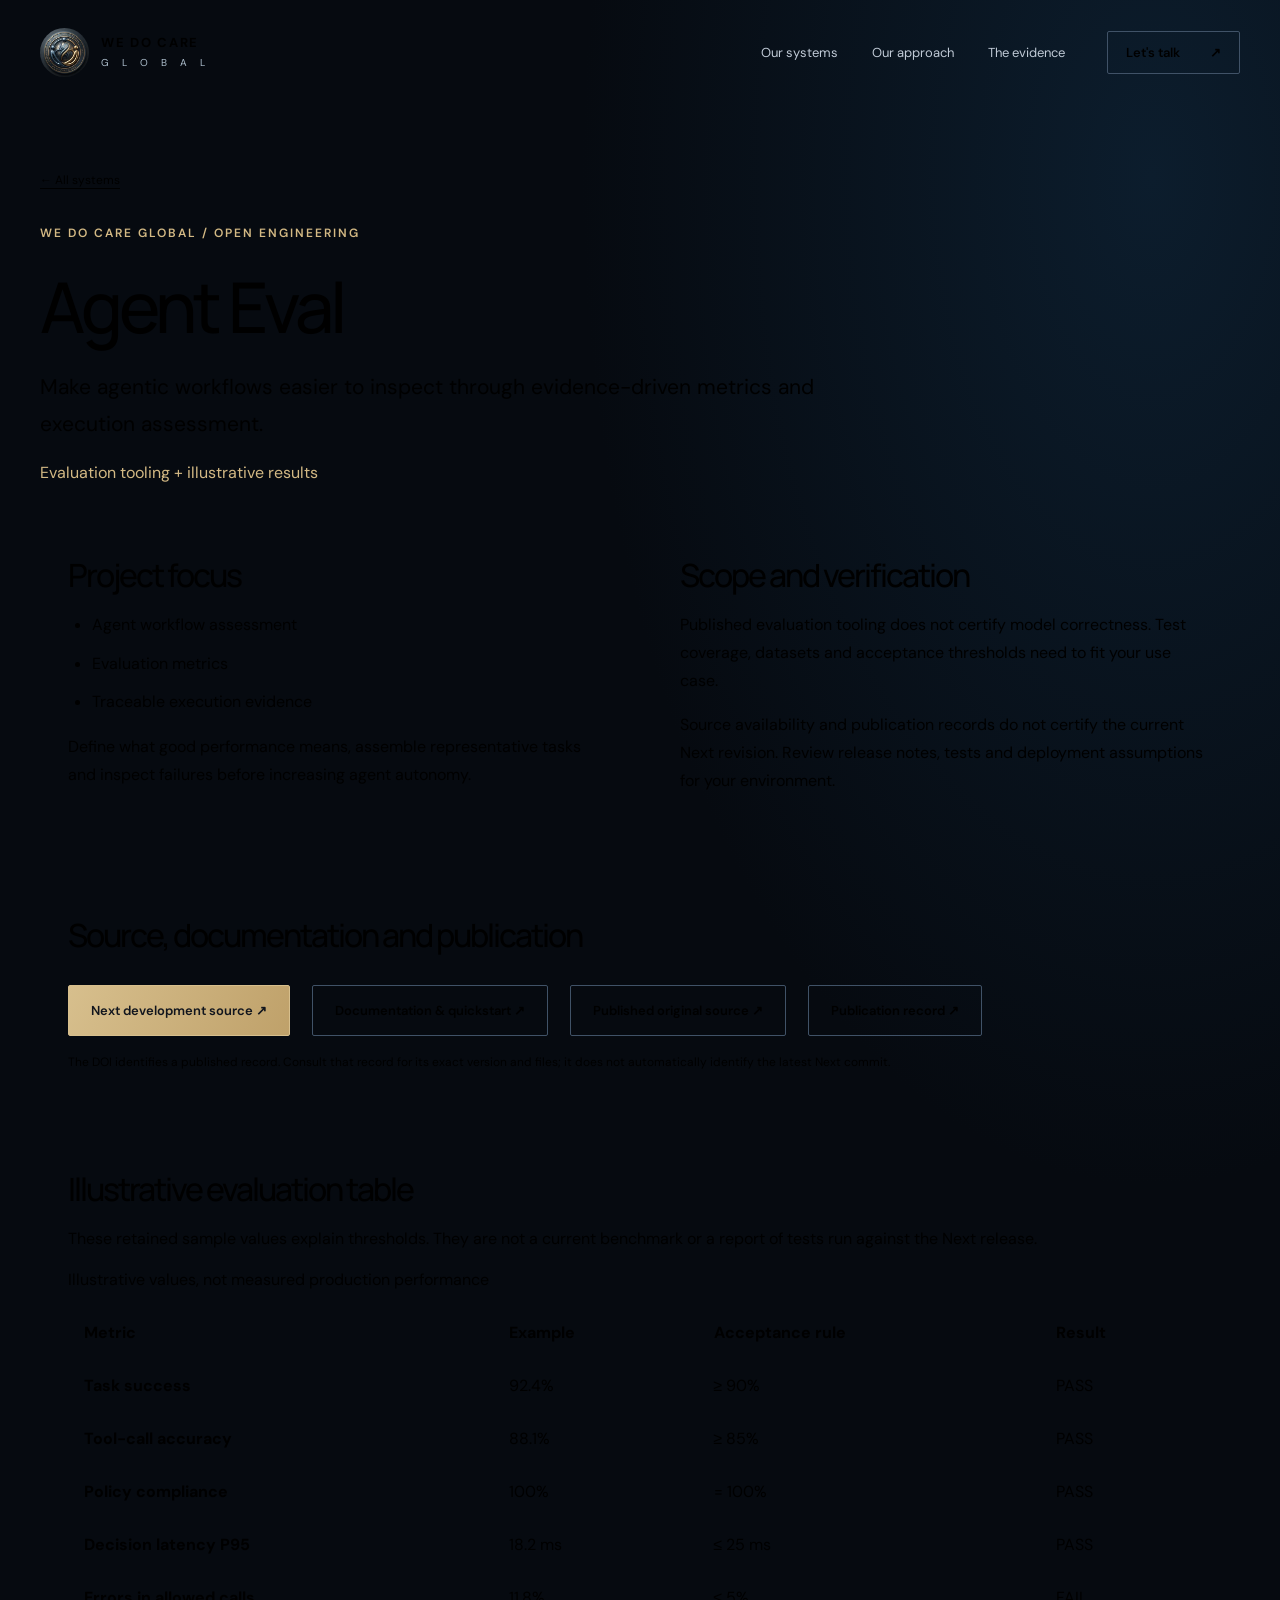
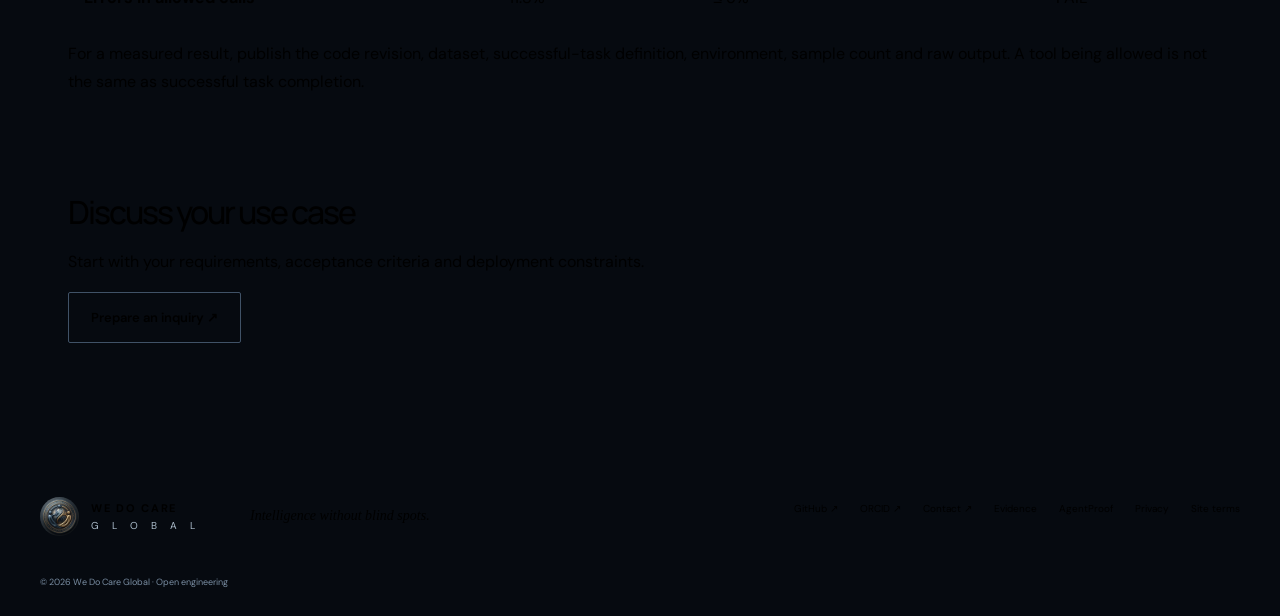
==== agent-eval.html @ 6ec7805b "fix(site): sync audited portfolio, evidence and accessible project pages" ====
<!doctype html><html lang="en"><head><meta charset="utf-8"><meta name="viewport" content="width=device-width,initial-scale=1"><meta name="theme-color" content="#060a10"><title>Agent Eval | We Do Care Global</title><meta name="description" content="Make agentic workflows easier to inspect through evidence-driven metrics and execution assessment."><link rel="canonical" href="https://wedocare-global.com/agent-eval.html"><link rel="icon" href="logo-small.webp"><link rel="stylesheet" href="style.css?v=4"><meta name="referrer" content="strict-origin-when-cross-origin"><meta http-equiv="Content-Security-Policy" content="default-src 'self'; script-src 'self'; style-src 'self'; img-src 'self' data:; font-src 'self'; media-src 'self'; connect-src 'self' https://wdcg-agentguard-api.emirperla96.workers.dev; object-src 'none'; base-uri 'self'; form-action 'none'"><meta property="og:type" content="website"><meta property="og:site_name" content="We Do Care Global"><meta property="og:title" content="Agent Eval | We Do Care Global"><meta property="og:description" content="Make agentic workflows easier to inspect through evidence-driven metrics and execution assessment."><meta property="og:url" content="https://wedocare-global.com/agent-eval.html"><meta property="og:image" content="https://wedocare-global.com/brand-poster.jpg"><meta property="og:image:alt" content="We Do Care Global infrastructure brand artwork"><meta name="twitter:card" content="summary_large_image"></head><body><a class="skip" href="#main">Skip to content</a><header><a class="brand" href="index.html#main" aria-label="We Do Care Global home"><img src="logo-small.webp" width="96" height="96" alt="We Do Care Global original logo"><span>WE DO CARE<span class="brand-sub">G L O B A L</span></span></a><nav id="main-nav" aria-label="Main navigation"><a href="index.html#systems">Our systems</a><a href="index.html#approach">Our approach</a><a href="index.html#proof">The evidence</a></nav><a class="button small" href="index.html#contact">Let's talk <span>↗</span></a><button class="menu" hidden aria-controls="main-nav" aria-label="Toggle navigation" aria-expanded="false">☰</button></header><main id="main" class="wrap project-page"><a class="text-link" href="index.html#systems">← All systems</a><div class="eyebrow gold">WE DO CARE GLOBAL / OPEN ENGINEERING</div><h1>Agent Eval</h1><p class="intro">Make agentic workflows easier to inspect through evidence-driven metrics and execution assessment.</p><p class="status-label">Evaluation tooling + illustrative results</p><div class="project-grid"><section class="panel"><h2>Project focus</h2><ul><li>Agent workflow assessment</li><li>Evaluation metrics</li><li>Traceable execution evidence</li></ul><p>Define what good performance means, assemble representative tasks and inspect failures before increasing agent autonomy.</p></section><section class="panel"><h2>Scope and verification</h2><p>Published evaluation tooling does not certify model correctness. Test coverage, datasets and acceptance thresholds need to fit your use case.</p><p>Source availability and publication records do not certify the current Next revision. Review release notes, tests and deployment assumptions for your environment.</p></section></div><section class="panel"><h2>Source, documentation and publication</h2><div class="actions"><a class="button primary" href="https://github.com/WeDoCareGlobal/agent-eval-next" target="_blank" rel="noopener noreferrer">Next development source ↗</a><a class="button" href="https://wedocareglobal.github.io/agent-eval-next/" target="_blank" rel="noopener noreferrer">Documentation &amp; quickstart ↗</a><a class="button" href="https://github.com/we-do-care-global/agent-eval" target="_blank" rel="noopener noreferrer">Published original source ↗</a><a class="button" href="https://doi.org/10.5281/zenodo.22945804" target="_blank" rel="noopener noreferrer">Publication record ↗</a></div><p class="scope-note">The DOI identifies a published record. Consult that record for its exact version and files; it does not automatically identify the latest Next commit.</p></section><section class="panel demo-panel"><h2>Illustrative evaluation table</h2><p>These retained sample values explain thresholds. They are not a current benchmark or a report of tests run against the Next release.</p><div class="table-scroll"><table><caption>Illustrative values, not measured production performance</caption><thead><tr><th>Metric</th><th>Example</th><th>Acceptance rule</th><th>Result</th></tr></thead><tbody><tr><th>Task success</th><td>92.4%</td><td>≥ 90%</td><td>PASS</td></tr><tr><th>Tool-call accuracy</th><td>88.1%</td><td>≥ 85%</td><td>PASS</td></tr><tr><th>Policy compliance</th><td>100%</td><td>= 100%</td><td>PASS</td></tr><tr><th>Decision latency P95</th><td>18.2 ms</td><td>≤ 25 ms</td><td>PASS</td></tr><tr><th>Errors in allowed calls</th><td>11.8%</td><td>≤ 5%</td><td>FAIL</td></tr></tbody></table></div><p>For a measured result, publish the code revision, dataset, successful-task definition, environment, sample count and raw output. A tool being allowed is not the same as successful task completion.</p></section><section class="panel"><h2>Discuss your use case</h2><p>Start with your requirements, acceptance criteria and deployment constraints.</p><a class="button" href="index.html#contact">Prepare an inquiry ↗</a></section></main><footer class="wrap"><a class="brand" href="index.html#main"><img src="logo-small.webp" width="96" height="96" alt=""><span>WE DO CARE<span class="brand-sub">G L O B A L</span></span></a><p>Intelligence without blind spots.</p><div><a href="https://github.com/WeDoCareGlobal" target="_blank" rel="noopener">GitHub ↗</a><a href="https://orcid.org/0009-0009-8515-2727" target="_blank" rel="noopener">ORCID ↗</a><a href="index.html#contact">Contact ↗</a><a href="evidence.html">Evidence</a><a href="agentproof.html">AgentProof</a><a href="privacy.html">Privacy</a><a href="terms.html">Site terms</a></div><small>© 2026 We Do Care Global · Open engineering</small></footer><script src="shared.js?v=4" defer></script><script src="project-demos.js?v=4" defer></script></body></html>
---- style.css ----
@font-face {
  font-family: 'DM Sans';
  font-style: normal;
  font-weight: 400;
  font-display: swap;
  src: url(fonts/dm-sans-400.woff) format('woff');
}
@font-face {
  font-family: 'DM Sans';
  font-style: normal;
  font-weight: 500;
  font-display: swap;
  src: url(fonts/dm-sans-500.woff) format('woff');
}
@font-face {
  font-family: 'DM Sans';
  font-style: normal;
  font-weight: 600;
  font-display: swap;
  src: url(fonts/dm-sans-600.woff) format('woff');
}
@font-face {
  font-family: 'DM Sans';
  font-style: normal;
  font-weight: 700;
  font-display: swap;
  src: url(fonts/dm-sans-700.woff) format('woff');
}
@font-face {
  font-family: 'Manrope';
  font-style: normal;
  font-weight: 400;
  font-display: swap;
  src: url(fonts/manrope-400.woff) format('woff');
}
@font-face {
  font-family: 'Manrope';
  font-style: normal;
  font-weight: 500;
  font-display: swap;
  src: url(fonts/manrope-500.woff) format('woff');
}
@font-face {
  font-family: 'Manrope';
  font-style: normal;
  font-weight: 600;
  font-display: swap;
  src: url(fonts/manrope-600.woff) format('woff');
}
@font-face {
  font-family: 'Manrope';
  font-style: normal;
  font-weight: 700;
  font-display: swap;
  src: url(fonts/manrope-700.woff) format('woff');
}
@font-face {
  font-family: 'Manrope';
  font-style: normal;
  font-weight: 800;
  font-display: swap;
  src: url(fonts/manrope-800.woff) format('woff');
}
500;600;700&family=Manrope:wght@400;500;600;700;800&display=swap');
:root{--bg:#060a10;--panel:#0c141e;--line:#24313f;--text:#f2f4f7;--muted:#a4b0bf;--mint:#55d4e3;--gold:#d3b984}*{box-sizing:border-box}html{scroll-behavior:smooth;scroll-padding-top:100px}body{margin:0;background:var(--bg);color:var(--text);font:16px 'DM Sans',Arial,sans-serif}button,input,select,textarea{font:inherit}button,a,input,select,textarea{-webkit-tap-highlight-color:transparent}a{color:inherit;text-decoration:none}button{cursor:pointer}a,button{transition:background .2s,color .2s,transform .2s}button:focus-visible,a:focus-visible,input:focus-visible,select:focus-visible,textarea:focus-visible{outline:2px solid var(--gold);outline-offset:5px}h1,h2,h3,p{margin:0}h1,h2,h3{font-family:Manrope,Arial,sans-serif}h1{font-size:clamp(46px,4.85vw,74px);font-weight:500;line-height:1.12;letter-spacing:-3.6px}em{font-family:Georgia,serif;font-weight:400;color:var(--mint)}h2{font-size:clamp(32px,3.25vw,48px);line-height:1.2;font-weight:500;letter-spacing:-2px}h3{font-weight:500;letter-spacing:-.6px}.wrap{max-width:1280px;margin:auto;padding-left:40px;padding-right:40px}.preview{background:#55d4e3;color:#092129;padding:8px 40px;text-align:center;font-size:10px;letter-spacing:1.3px;font-weight:700}.preview span{font-weight:400;letter-spacing:.2px;margin-left:20px}.preview a{margin-left:22px;font-size:11px;letter-spacing:0}header{height:100px;max-width:1360px;margin:auto;display:flex;align-items:center;padding:0 40px;gap:42px}.brand{display:flex;gap:12px;align-items:center;font-size:14px;letter-spacing:1.7px;font-weight:700;line-height:1.3}.brand img{width:43px;height:43px;object-fit:cover;border-radius:50%}.brand-sub{display:block;font-size:10px;font-weight:400;letter-spacing:5px;margin-top:4px}nav{display:flex;gap:34px;margin-left:auto;font-size:13px;color:#c0cad6}nav a:hover,.text-link:hover{color:var(--mint)}.button{display:inline-flex;align-items:center;justify-content:center;gap:30px;border:1px solid #405267;padding:16px 22px;border-radius:4px;font-size:13px;font-weight:600;background:transparent;color:var(--text)}.button:hover{background:#182a39;transform:translateY(-2px)}.button.primary{background:var(--mint);color:#05252c;border-color:var(--mint)}.button.primary:hover{background:#8be7ef}.button.small{padding:12px 18px}.menu{display:none}.hero{display:grid;grid-template-columns:1.15fr 1fr;align-items:center;gap:10px;min-height:640px;padding-top:50px;padding-bottom:75px}.eyebrow{font-size:10px;letter-spacing:2px;font-weight:600;margin-bottom:26px}.eyebrow i,.diagram-foot i{display:inline-block;width:6px;height:6px;border-radius:50%;background:var(--mint);margin-right:10px;box-shadow:0 0 14px #55d4e366}.gold{color:var(--gold)}.intro{font-size:21px;line-height:1.5;margin-top:28px}.muted{color:var(--muted);font-size:15px;line-height:1.8}.hero-description{max-width:420px;margin-top:14px}.actions{display:flex;align-items:center;gap:22px;margin-top:30px}.text-link{font-size:12px}.hero-note{display:flex;align-items:center;gap:10px;color:#7e91a7;font-size:10px;margin-top:30px}.mini-line{height:1px;width:22px;background:var(--gold)}.ecosystem{position:relative;min-width:0;background:radial-gradient(ellipse,#124c6833 0,transparent 70%)}.diagram-caption,.diagram-foot{display:flex;justify-content:space-between;color:#8399ad;font-size:9px;letter-spacing:1px}.diagram-caption{padding:0 10px 20px}.diagram-caption span:last-child{color:var(--gold)}.orbital{position:relative;aspect-ratio:1.12}.orbit{position:absolute;border:1px solid #3e799355;border-radius:50%;inset:10% 12%}.orbit-two{inset:23% 25%;border-style:dashed;transform:rotate(30deg)}.axis{height:1px;background:linear-gradient(90deg,transparent,#357c99,transparent);position:absolute;top:50%;left:7%;width:86%}.axis-b{transform:rotate(60deg)}.axis-c{transform:rotate(-60deg)}.core{position:absolute;top:50%;left:50%;transform:translate(-50%,-50%);width:132px;height:132px;border:1px solid #88c9de66;border-radius:50%;background:radial-gradient(circle at 40% 20%,#1e4962,#0c1b2c 65%);box-shadow:0 0 80px #38d6ff14,inset 0 0 30px #4ab6dd15;display:flex;flex-direction:column;align-items:center;justify-content:center;font-size:8px;letter-spacing:1.5px}.core-mark{font-family:Georgia;font-size:50px;line-height:1.1;color:var(--gold)}.core small{font-size:6px;letter-spacing:3px;margin-top:6px}.node{position:absolute;width:136px;min-height:75px;border:1px solid #2d4d60;background:linear-gradient(130deg,#142534,#0b1420);border-radius:6px;color:#e4edf5;font-size:11px;box-shadow:0 7px 24px #0003}.node:hover{background:#163347;border-color:var(--gold);transform:translateY(-4px)}.node>span{color:var(--gold);display:block;font-size:22px;line-height:1.4}.node small{display:block;font-size:6px;letter-spacing:1.8px;color:#849bb2;margin:6px}.n1{top:1%;left:calc(50% - 68px)}.n2{top:25%;right:0}.n3{bottom:12%;right:0}.n4{bottom:-3%;left:calc(50% - 68px)}.n5{bottom:12%;left:0}.n6{top:25%;left:0}.diagram-foot{padding:44px 8px 0;font-size:8px;letter-spacing:0}.proof-strip{border-top:1px solid var(--line);border-bottom:1px solid var(--line);display:flex;gap:40px;align-items:center;padding-top:28px;padding-bottom:28px}.proof-strip>div{display:flex;align-items:center;gap:18px;flex:1}.proof-strip strong{font:29px Georgia;color:var(--mint)}.proof-strip span{font-size:10px;line-height:1.7;color:var(--muted)}.proof-strip>a{font-size:11px}.proof-strip>a span{margin-left:20px}.systems,.finder,.evidence{padding-top:95px;padding-bottom:90px}.section-head{display:flex;justify-content:space-between;align-items:end;gap:35px;margin-bottom:36px}.section-head .eyebrow{margin-bottom:19px}.section-head>p{font-size:13px}.filters{display:flex;gap:8px;flex-wrap:wrap;border-bottom:1px solid var(--line);padding-bottom:20px;margin-bottom:26px}.filters button{color:var(--muted);font-size:11px;border:1px solid transparent;background:transparent;border-radius:3px;padding:10px 15px}.filters button.active{color:var(--text);background:#152b39;border-color:#2f566b}.filters span{margin-left:12px;color:var(--gold)}.cards{display:grid;grid-template-columns:repeat(3,1fr);gap:18px}.card{border:1px solid var(--line);background:linear-gradient(145deg,#101c29,#0a111b);padding:26px;position:relative;overflow:hidden;border-radius:5px;display:flex;flex-direction:column;min-height:335px;transition:border-color .2s,transform .2s}.card:hover{border-color:#6e9db3;transform:translateY(-4px)}.card-top{display:flex;justify-content:space-between;align-items:center;color:#8da3b7;font-size:9px;letter-spacing:1.5px}.glyph{width:56px;height:56px;margin:26px 0 23px;display:grid;place-items:center;color:var(--gold);font-size:35px;position:relative;border:1px solid #57a2c444;border-radius:14px;background:radial-gradient(at 30% 20%,#215d7d66,transparent)}.card h3{font-size:23px;margin-bottom:12px}.card p{font-size:12px;line-height:1.8;color:var(--muted);max-width:290px}.card-bottom{margin-top:auto;padding-top:26px;display:flex;align-items:center;justify-content:space-between}.card-bottom>span{font-size:8px;letter-spacing:1px;color:#849aad}.card button{background:none;border:0;color:var(--mint);font-size:11px;padding:6px 0}.scope-note{font-size:10px;color:#8598ab;line-height:1.6;margin-top:23px}.approach{border-top:1px solid var(--line);border-bottom:1px solid var(--line);background:#0a111b;padding:80px 0}.approach-grid{display:grid;grid-template-columns:1fr 1fr;gap:85px}.approach .muted{margin:24px 0 25px;font-size:13px}.principles article{display:flex;gap:22px;padding:24px 0;border-bottom:1px solid var(--line)}.principles article:first-child{padding-top:0}.principles article:last-child{border:0}.principles article>span{font-size:11px;color:var(--gold);padding-top:5px}.principles h3{font-size:20px}.principles p{font-size:12px;color:var(--muted);line-height:1.8;margin-top:9px}.principles b{font-weight:400;color:var(--gold)}.finder-layout{display:grid;grid-template-columns:1fr 1.3fr;border:1px solid var(--line);border-radius:5px;overflow:hidden}.choices{padding:20px;background:#0a121d}.choices button{display:flex;justify-content:space-between;width:100%;text-align:left;padding:19px;background:none;color:var(--muted);border:1px solid transparent;border-radius:3px;font-size:13px}.choices button.selected{background:#132c3c;border-color:#32738b;color:var(--text)}.recommendation{padding:34px 40px;background:radial-gradient(at top right,#174e6b66,transparent 80%),#0e1e2c}.recommendation .eyebrow{margin-bottom:18px}.recommendation h3{font-size:30px}.recommendation p{font-size:13px;line-height:1.8;color:var(--muted);margin:14px 0 22px;max-width:430px}.evidence{padding-top:10px}.evidence-grid{display:grid;grid-template-columns:repeat(3,1fr);gap:35px}.evidence-grid a{border-top:1px solid #3d546c;padding-top:24px}.evidence-grid a:hover{color:var(--mint)}.evidence-icon{display:block;font:30px Georgia;color:var(--gold);margin-bottom:28px}.evidence-grid .eyebrow{font-size:8px;color:var(--muted)}.evidence-grid h3{font-size:25px;margin:14px 0}.evidence-grid p{font-size:12px;line-height:1.8;color:var(--muted);max-width:310px;min-height:72px}.evidence-grid b{display:block;font-size:11px;font-weight:500;margin-top:22px;color:var(--mint)}.purpose{border-top:1px solid var(--line);border-bottom:1px solid var(--line);padding-top:45px;padding-bottom:45px;display:grid;grid-template-columns:1fr 1fr;gap:20px 80px}.purpose .eyebrow{grid-column:1/-1;margin-bottom:0}.purpose>p{font:36px/1.2 Manrope,Arial;letter-spacing:-1px}.purpose>div:last-child{color:var(--muted);font-size:13px;line-height:1.8}.pledge{display:block;color:var(--gold);margin-top:10px}.purpose small{font-size:9px;display:block;margin-top:5px}.contact{padding-top:95px;padding-bottom:90px;display:grid;grid-template-columns:1.1fr 1fr;gap:100px}.contact h2{font-size:53px}.contact .muted{margin:25px 0;font-size:14px;max-width:380px}.email{font-size:16px;color:var(--mint)}.location{font-size:10px;color:#8297ab;margin-top:24px}form{display:grid;grid-template-columns:1fr 1fr;gap:10px 18px}label{font-size:10px;color:#c3d0df;grid-column:1/-1}input,textarea,select{width:100%;grid-column:1/-1;background:#0d1824;color:var(--text);border:1px solid #304458;padding:12px 13px;border-radius:3px;font-size:12px;margin-bottom:5px}textarea{resize:vertical}.form-note{font-size:10px;color:#91a5b9;line-height:1.7;grid-column:1/-1;margin:6px 0 12px}form .button{grid-column:1/-1}#form-status{font-size:11px;color:var(--mint);grid-column:1/-1;line-height:1.7}footer{border-top:1px solid var(--line);padding-top:30px;padding-bottom:28px;display:flex;align-items:center;gap:30px;flex-wrap:wrap}footer .brand{font-size:11px}footer .brand img{width:33px;height:33px}footer p{font:italic 14px Georgia;color:var(--muted);margin-left:20px}footer>div{margin-left:auto;display:flex;gap:22px;font-size:10px}footer>small{width:100%;font-size:9px;color:#798da2;padding-top:10px}dialog{background:#0d1825;color:var(--text);border:1px solid #3f7088;border-radius:8px;max-width:650px;width:calc(100% - 32px);padding:45px;max-height:90vh;overflow:auto}dialog::backdrop{background:#020810dd;backdrop-filter:blur(7px)}.close{position:absolute;right:16px;top:14px;background:none;border:0;color:var(--text);font-size:22px;padding:5px}.detail-eyebrow{font-size:10px;letter-spacing:2px;color:var(--gold);margin:12px 0 20px}dialog h2{font-size:35px;letter-spacing:-1px}dialog p{font-size:14px;line-height:1.8;color:var(--muted);margin:20px 0}dialog h3{font-size:16px;margin:28px 0 12px}dialog ul{padding-left:20px;color:var(--muted);font-size:13px;line-height:2}dialog .actions{flex-wrap:wrap;gap:12px}dialog .button{font-size:11px;padding:12px 14px}dialog .disclaimer{font-size:11px;padding:16px;background:#152535;border-left:2px solid var(--gold)}.skip{position:fixed;top:-100px;z-index:9;background:var(--mint);color:var(--bg);padding:15px}.skip:focus{top:10px}body.modal-open{overflow:hidden}[hidden]{display:none!important}@media(min-width:1450px){.hero{min-height:720px}}@media(max-width:1050px){.wrap{padding-left:28px;padding-right:28px}header{padding:0 28px;gap:22px}.hero{gap:25px}h1{font-size:50px;letter-spacing:-2.8px}.node{width:112px;font-size:9px}.n1,.n4{left:calc(50% - 56px)}.core{width:105px;height:105px}.actions{flex-wrap:wrap}.proof-strip{gap:22px}.proof-strip>div{gap:10px}.proof-strip>a{display:none}.contact{gap:55px}.card{padding:22px}.card h3{font-size:21px}}@media(max-width:760px){.preview{padding:9px 15px;font-size:8px}.preview span{margin-left:10px}.preview a{display:none}header{height:82px;padding:0 22px;position:relative}.brand{font-size:11px;letter-spacing:1px}.brand img{width:36px;height:36px}.brand-sub{font-size:8px}header>.button{margin-left:auto;font-size:10px;padding:10px;gap:10px}.menu{display:block;color:var(--text);background:none;border:0;font-size:21px}nav{display:none;position:absolute;top:75px;left:20px;right:20px;padding:22px;background:#122434;border:1px solid var(--line);z-index:8}nav.open{display:flex;flex-direction:column;gap:22px}.wrap{padding-left:23px;padding-right:23px}.hero{grid-template-columns:1fr;padding-top:35px;padding-bottom:50px;gap:65px}.hero-copy{max-width:520px}h1{font-size:clamp(42px,8.6vw,60px);letter-spacing:-2.8px}.intro{font-size:20px}.hero-description{font-size:14px}.hero .eyebrow{font-size:8px}.ecosystem{max-width:500px;width:100%;margin:auto}.orbital{aspect-ratio:1.15}.node{width:120px}.n1,.n4{left:calc(50% - 60px)}.core{width:110px;height:110px}.proof-strip{padding-top:24px;padding-bottom:24px;align-items:start;gap:15px}.proof-strip>div{display:block}.proof-strip strong{font-size:25px;display:block;margin-bottom:8px}.proof-strip span{font-size:9px}.section-head{display:block;margin-bottom:28px}.section-head>p{margin-top:20px;font-size:12px}.systems,.finder,.evidence{padding-top:60px;padding-bottom:50px}h2{font-size:34px;letter-spacing:-1.5px}.filters{gap:4px}.filters button{font-size:10px;padding:9px}.cards{grid-template-columns:1fr 1fr;gap:12px}.card{min-height:310px;padding:19px}.card h3{font-size:19px}.card-top{font-size:7px}.card p{font-size:11px}.card-bottom{flex-wrap:wrap;gap:10px}.card-bottom>span{font-size:7px}.glyph{margin:20px 0;width:46px;height:46px;font-size:28px}.approach{padding:55px 0}.approach-grid{grid-template-columns:1fr;gap:40px}.finder-layout{grid-template-columns:1fr}.recommendation{padding:28px}.choices{padding:12px}.choices button{padding:14px;font-size:12px}.evidence{padding-top:15px}.evidence-grid{grid-template-columns:1fr;gap:30px}.evidence-grid a{position:relative;padding-left:55px}.evidence-icon{position:absolute;left:0;top:25px}.evidence-grid p{min-height:0;max-width:none}.evidence-grid h3{font-size:23px}.evidence-grid b{margin-top:15px}.purpose{grid-template-columns:1fr;gap:25px;padding-top:38px;padding-bottom:38px}.purpose>p{font-size:33px}.contact{padding-top:60px;padding-bottom:55px;grid-template-columns:1fr;gap:35px}.contact h2{font-size:42px}footer{gap:23px}footer p{display:none}footer>div{gap:14px}dialog{padding:35px 24px}.diagram-foot{font-size:7px}}@media(max-width:420px){.cards{grid-template-columns:1fr}.card{min-height:290px}.card p{max-width:none}.node{width:105px;font-size:9px}.n1,.n4{left:calc(50% - 52.5px)}.core{width:90px;height:90px}.core-mark{font-size:35px}.core>span:not(.core-mark){font-size:6px}.diagram-caption{font-size:8px}.hero h1{font-size:43px}.preview span{font-size:7px}.brand-sub{letter-spacing:4px}}@media(prefers-reduced-motion:reduce){html{scroll-behavior:auto}*,*::before,*::after{transition:none!important}}

/* Revision 02: graphite, cyan light and restrained metal. */
:root{--cyan:#55d4e3;--gold:#d3b984}body{background:radial-gradient(ellipse at 90% 8%,#0c1d2d 0,transparent 35%),#060a10}em{font-family:Manrope,Arial,sans-serif;font-style:normal;font-weight:500;color:#60d3df}h1{font-weight:500;letter-spacing:-4px;font-size:clamp(62px,6.4vw,96px);line-height:1.01}h2{font-size:clamp(36px,3.7vw,53px)}.preview{background:#0b121d;color:#8299b2;border-bottom:1px solid #24313f}.preview a{color:var(--gold)}header{height:104px}.brand{font-size:13px}.brand img{width:49px;height:49px}.button{border-radius:2px}.button.primary{background:linear-gradient(115deg,#d7bf8d,#bfa16a);border-color:#d7bf8d;color:#11151d}.button.primary:hover{background:#e4cea4}.hero{max-width:1440px;grid-template-columns:1fr 1.1fr;padding-top:32px;padding-bottom:70px;gap:0;min-height:690px}.hero-copy{position:relative;z-index:2;padding-left:40px}.hero .eyebrow{font-size:9px;letter-spacing:2.2px;color:#98adbf}.hero .intro{font-size:21px;margin-top:27px}.hero-description{font-size:15px;max-width:440px}.hero .actions{gap:24px}.hero .text-link{font-size:12px}.hero-visual{height:540px;position:relative;overflow:hidden;background:#080f18;border:1px solid #24394d;border-radius:3px;box-shadow:0 0 100px #0b628b14;margin-left:-20px}.hero-visual video{width:100%;height:100%;object-fit:cover;object-position:50%;opacity:.9}.film-vignette{position:absolute;inset:0;background:linear-gradient(180deg,#060d18bb,transparent 30%,transparent 65%,#060b13e6);pointer-events:none}.film-label{position:absolute;z-index:2;left:24px;right:24px;top:24px;display:flex;justify-content:space-between;gap:15px;font-size:8px;letter-spacing:1.8px;color:#a7c2d1}.film-label span:last-child{color:#d3b984;font-size:7px}.film-footer{position:absolute;z-index:2;bottom:25px;left:25px;right:25px;display:flex;justify-content:space-between;align-items:end;font-size:9px;line-height:2;letter-spacing:1.8px;color:#c3d1dd}.film-footer b{font-weight:400;color:#d3b984}.film-footer button{background:#111e2caa;border:1px solid #4d6375;color:#dce7f0;border-radius:2px;padding:9px 12px;font-size:9px;letter-spacing:0}.proof-strip{background:#0a111b99}.proof-strip strong{color:var(--gold);font-family:Manrope;font-size:28px;letter-spacing:-1px}.proof-strip span{font-size:11px}.cards{gap:20px}.card{min-height:355px;padding:28px;background:radial-gradient(ellipse at 90% 0%,#12354b55,transparent 60%),linear-gradient(135deg,#101b29,#090f18);border-color:#263548;border-radius:3px}.card::before{content:'';position:absolute;top:0;left:28px;width:40px;height:2px;background:#4bb7c6}.card:nth-child(even)::before{background:#c8ad78}.card h3{font-size:25px}.card p{font-size:13px;line-height:1.8}.card-top{font-size:9px}.glyph{color:#7adddf;background:linear-gradient(140deg,#163647,#0a1723);border-color:#38647766;border-radius:10px;width:64px;height:64px;box-shadow:inset 0 0 20px #2cadd511,0 0 30px #2cadd509}.glyph svg{width:34px;height:34px;fill:none;stroke:currentColor;stroke-width:1.35;stroke-linecap:round;stroke-linejoin:round}.card:nth-child(even) .glyph{color:#d3b984;background:linear-gradient(140deg,#302b22,#111b24);border-color:#7f6c4e66}.card-bottom{border-top:1px solid #253547;margin-top:24px;padding-top:19px}.card-bottom button{font-size:12px}.approach{background:linear-gradient(115deg,#0c1723,#080e17)}.evidence-icon{color:var(--gold)}.purpose{background:radial-gradient(ellipse at 80% 50%,#17344a33,transparent 70%)}.purpose em{color:#c8d4e0}.contact h2 em{color:#65ccda}.recommendation{background:radial-gradient(at top right,#163e5b88,transparent 80%),#0d1826}.filters button.active{border-color:#416c82}.brand-sub{color:#acbdcb}dialog .glyph{margin-top:0}footer .brand img{width:39px;height:39px}
@media(min-width:1450px){.hero{min-height:740px}.hero-visual{height:580px}}@media(max-width:1050px){.hero-copy{padding-left:0}.hero{gap:20px}.hero-visual{margin-left:0;height:490px}h1{font-size:70px}.hero .eyebrow{font-size:8px;letter-spacing:1.5px}.film-label{left:15px;right:15px}.film-label span:last-child{display:none}.film-footer{left:15px;right:15px;letter-spacing:1px;font-size:8px}.film-footer button{padding:7px}.card h3{font-size:22px}}@media(max-width:760px){header{height:84px}.hero{grid-template-columns:1fr;gap:35px;padding-top:28px;padding-bottom:40px}.hero h1{font-size:clamp(62px,12vw,85px);letter-spacing:-3px}.hero-copy{padding-left:0}.hero-visual{height:320px;margin-left:0}.hero-description{max-width:480px;font-size:14px}.hero .intro{font-size:19px}.film-label span:last-child{display:block}.film-footer{font-size:9px;left:20px;right:20px}.film-footer button{font-size:10px}.card{padding:22px;min-height:340px}.card h3{font-size:21px}.card p{font-size:12px}.card .glyph{width:54px;height:54px}.proof-strip span{font-size:9px}.brand img{width:40px;height:40px}.hero-note{font-size:9px}.cards{gap:14px}}@media(max-width:420px){.hero-visual{height:280px}.hero h1{font-size:64px}.card{min-height:310px}.card h3{font-size:25px}.card p{font-size:13px}.film-label{font-size:7px}.film-label span:last-child{font-size:6px}.film-footer{font-size:8px}.hero .eyebrow{font-size:7px;letter-spacing:1.4px}}

/* Audit fixes: progressive enhancement, shared project layout and legible controls. */
[hidden]{display:none!important}.sr-only{position:absolute;width:1px;height:1px;padding:0;margin:-1px;overflow:hidden;clip:rect(0,0,0,0);white-space:nowrap;border:0}
a:focus-visible,button:focus-visible,input:focus-visible,select:focus-visible,textarea:focus-visible{outline:3px solid #55d4e3;outline-offset:4px}
.card-bottom a{font-size:14px;font-weight:600;color:var(--mint)}.scope-note,.form-note,.film-label,.hero-note,.eyebrow,.card-top,.card-bottom>span{font-size:12px!important}.contact input,.contact textarea,.contact select{font-size:16px}footer>div{flex-wrap:wrap}footer a{min-height:28px}.project-page{padding-top:64px;padding-bottom:72px}.project-page>h1{font-size:clamp(36px,6vw,70px);line-height:1.12;max-width:100%;overflow-wrap:anywhere;margin:24px 0}.project-page>.eyebrow{margin-top:36px}.project-page>.intro{max-width:850px}.project-page .panel{padding:28px;margin:24px 0;border:1px solid var(--line);border-radius:12px;background:var(--panel)}.project-page h2{font-size:clamp(23px,3vw,32px);line-height:1.25;margin:0 0 16px}.project-page p{line-height:1.75;margin:16px 0;color:var(--muted)}.project-page a:not(.button){color:var(--mint);text-decoration:underline;text-underline-offset:4px}.project-page li{line-height:1.8;margin:10px 0}.project-grid{display:grid;grid-template-columns:1fr 1fr;gap:24px}.status-label{color:var(--gold)!important}.table-scroll{overflow:auto}table{border-collapse:collapse;width:100%;text-align:left}th,td{padding:16px;border-bottom:1px solid var(--line);vertical-align:top}caption{text-align:left;color:var(--muted);padding:0 0 16px}.project-page pre{white-space:pre-wrap;overflow-wrap:anywhere;max-height:380px;overflow:auto;background:#060a10;padding:20px;border:1px solid var(--line);font-size:14px}.project-page label{display:block;margin:16px 0 8px}.project-page input,.project-page select{width:100%;max-width:540px;background:#060a10;color:var(--text);padding:12px;border:1px solid var(--line);border-radius:6px;font:inherit;display:block;margin-bottom:16px}.project-page .button,.contact .button{white-space:normal;min-height:44px}.project-page ul,.project-page ol{padding-left:24px}#inquiry-preview{margin-top:24px}#prepared-inquiry{width:100%}.menu{min-height:44px;min-width:44px}.project-page section{scroll-margin-top:100px}
@media(max-width:768px){.project-grid{grid-template-columns:1fr;gap:0}.project-page .panel{padding:20px}.project-page{padding-top:32px}.project-page .actions{align-items:stretch}.project-page .button{max-width:100%}.project-page th,.project-page td{padding:12px}.contact .actions{flex-direction:column}.hero .eyebrow{font-size:12px!important;line-height:1.6;white-space:normal}header .brand-sub{font-size:10px}.film-label{font-size:10px!important}}
@media(prefers-reduced-motion:reduce){html{scroll-behavior:auto}*,*::before,*::after{animation:none!important;transition:none!important}}

@media(max-width:768px){body:not(.enhanced) header{flex-wrap:wrap}body:not(.enhanced) header nav{display:flex;position:static;flex-basis:100%;flex-wrap:wrap;gap:18px;padding:16px 0;background:transparent}body:not(.enhanced) header nav a{display:block}}
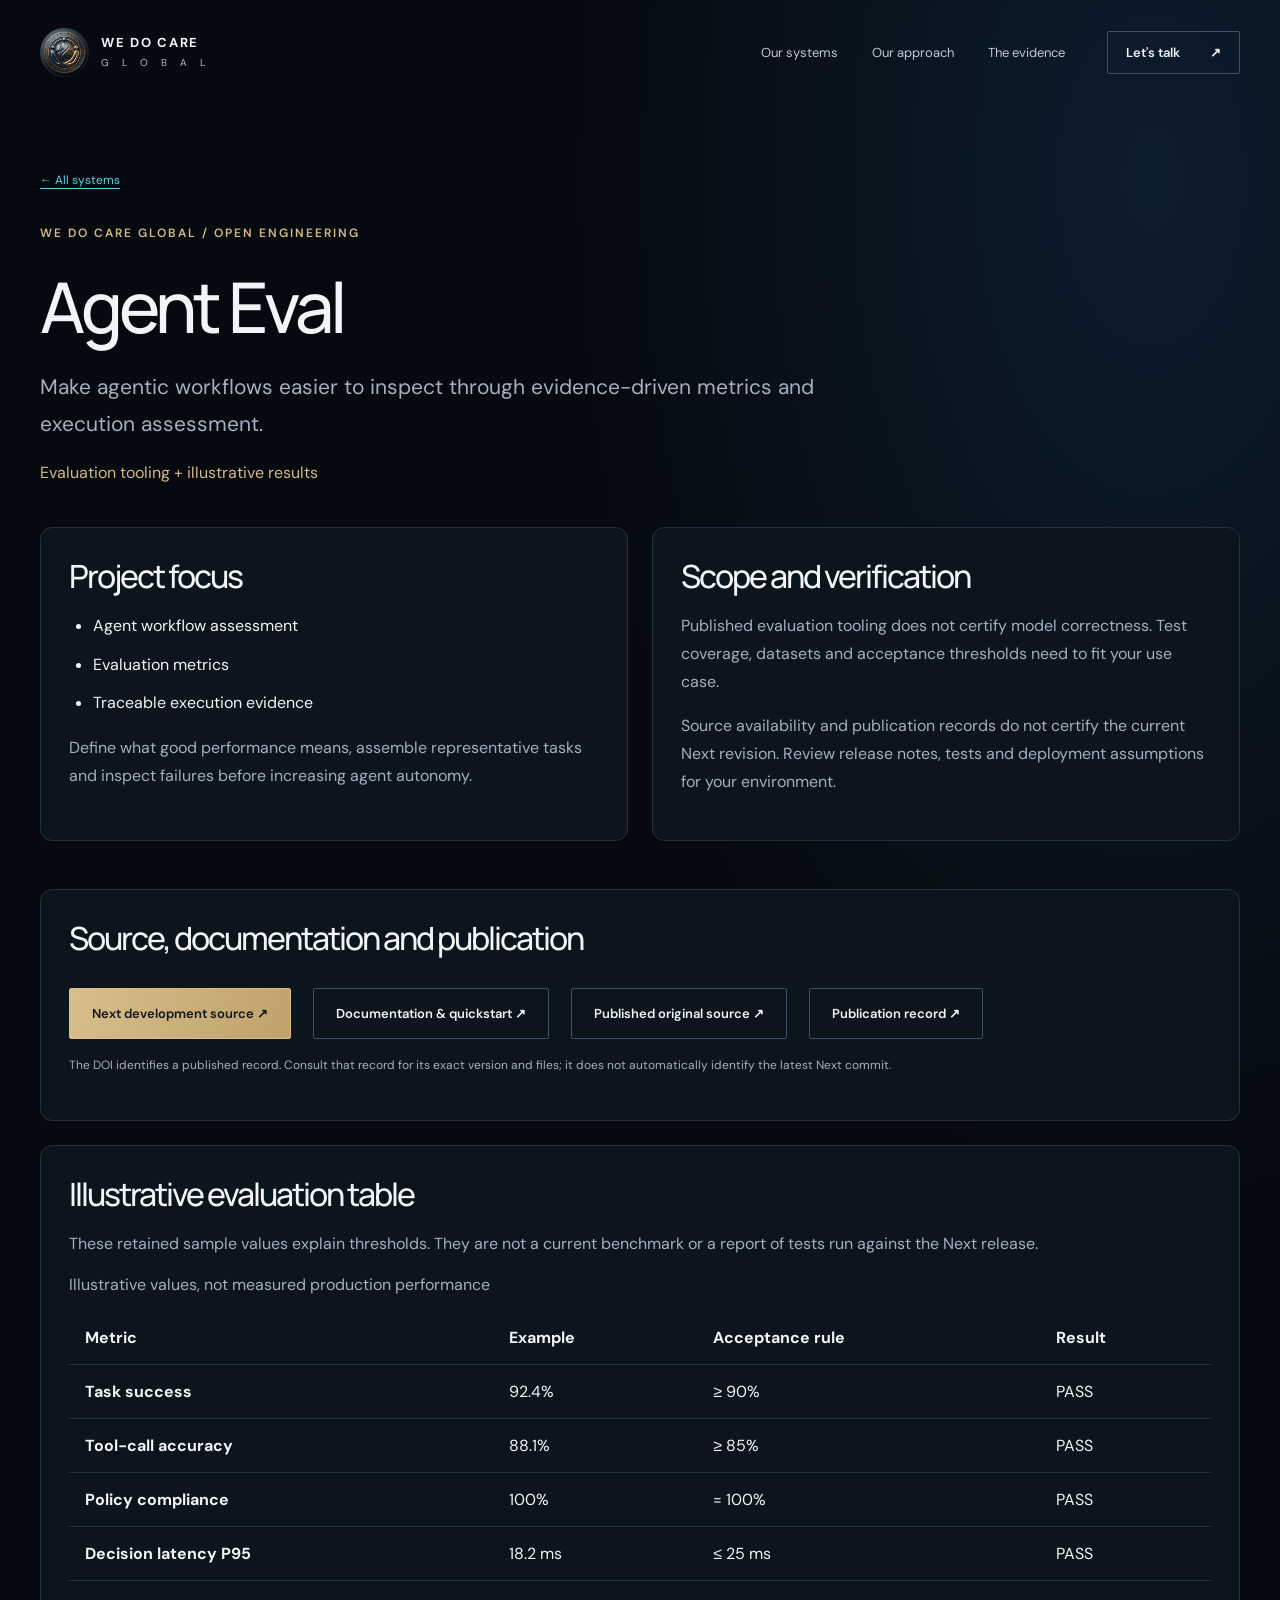
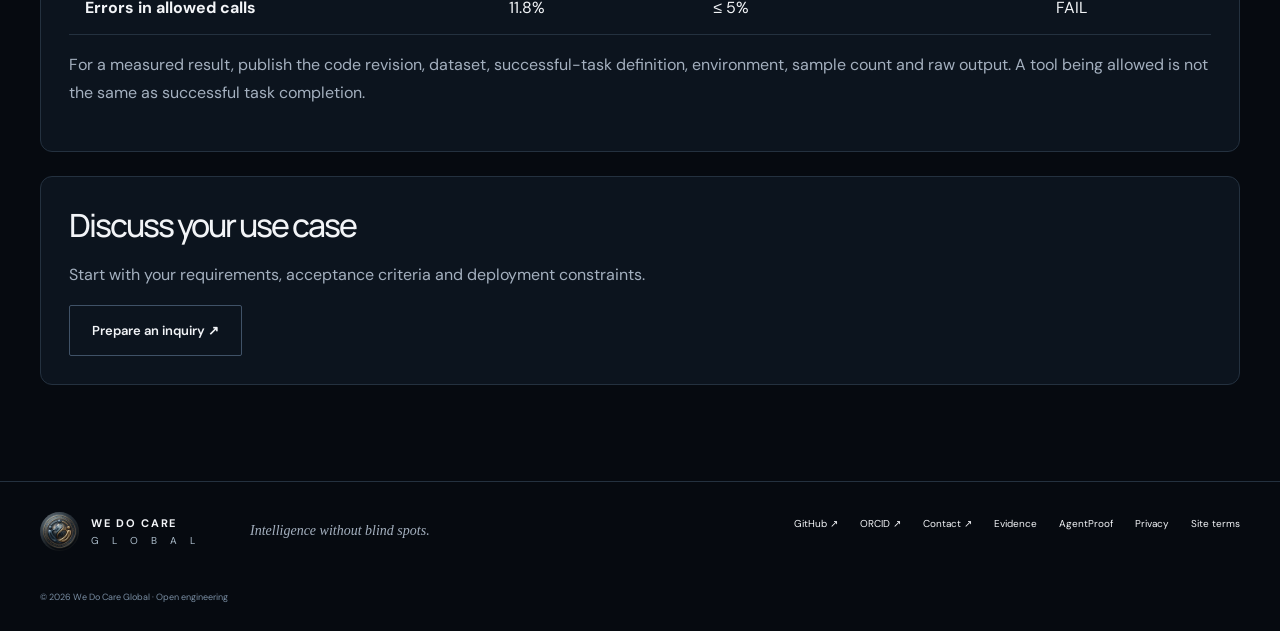
==== commit 4c71f21a: "fix: align agent-eval.html canonical and Open Graph URL with published www host" ====
--- a/agent-eval.html
+++ b/agent-eval.html
@@ -1 +1 @@
-<!doctype html><html lang="en"><head><meta charset="utf-8"><meta name="viewport" content="width=device-width,initial-scale=1"><meta name="theme-color" content="#060a10"><title>Agent Eval | We Do Care Global</title><meta name="description" content="Make agentic workflows easier to inspect through evidence-driven metrics and execution assessment."><link rel="canonical" href="https://wedocare-global.com/agent-eval.html"><link rel="icon" href="logo-small.webp"><link rel="stylesheet" href="style.css?v=4"><meta name="referrer" content="strict-origin-when-cross-origin"><meta http-equiv="Content-Security-Policy" content="default-src 'self'; script-src 'self'; style-src 'self'; img-src 'self' data:; font-src 'self'; media-src 'self'; connect-src 'self' https://wdcg-agentguard-api.emirperla96.workers.dev; object-src 'none'; base-uri 'self'; form-action 'none'"><meta property="og:type" content="website"><meta property="og:site_name" content="We Do Care Global"><meta property="og:title" content="Agent Eval | We Do Care Global"><meta property="og:description" content="Make agentic workflows easier to inspect through evidence-driven metrics and execution assessment."><meta property="og:url" content="https://wedocare-global.com/agent-eval.html"><meta property="og:image" content="https://wedocare-global.com/brand-poster.jpg"><meta property="og:image:alt" content="We Do Care Global infrastructure brand artwork"><meta name="twitter:card" content="summary_large_image"></head><body><a class="skip" href="#main">Skip to content</a><header><a class="brand" href="index.html#main" aria-label="We Do Care Global home"><img src="logo-small.webp" width="96" height="96" alt="We Do Care Global original logo"><span>WE DO CARE<span class="brand-sub">G L O B A L</span></span></a><nav id="main-nav" aria-label="Main navigation"><a href="index.html#systems">Our systems</a><a href="index.html#approach">Our approach</a><a href="index.html#proof">The evidence</a></nav><a class="button small" href="index.html#contact">Let's talk <span>↗</span></a><button class="menu" hidden aria-controls="main-nav" aria-label="Toggle navigation" aria-expanded="false">☰</button></header><main id="main" class="wrap project-page"><a class="text-link" href="index.html#systems">← All systems</a><div class="eyebrow gold">WE DO CARE GLOBAL / OPEN ENGINEERING</div><h1>Agent Eval</h1><p class="intro">Make agentic workflows easier to inspect through evidence-driven metrics and execution assessment.</p><p class="status-label">Evaluation tooling + illustrative results</p><div class="project-grid"><section class="panel"><h2>Project focus</h2><ul><li>Agent workflow assessment</li><li>Evaluation metrics</li><li>Traceable execution evidence</li></ul><p>Define what good performance means, assemble representative tasks and inspect failures before increasing agent autonomy.</p></section><section class="panel"><h2>Scope and verification</h2><p>Published evaluation tooling does not certify model correctness. Test coverage, datasets and acceptance thresholds need to fit your use case.</p><p>Source availability and publication records do not certify the current Next revision. Review release notes, tests and deployment assumptions for your environment.</p></section></div><section class="panel"><h2>Source, documentation and publication</h2><div class="actions"><a class="button primary" href="https://github.com/WeDoCareGlobal/agent-eval-next" target="_blank" rel="noopener noreferrer">Next development source ↗</a><a class="button" href="https://wedocareglobal.github.io/agent-eval-next/" target="_blank" rel="noopener noreferrer">Documentation &amp; quickstart ↗</a><a class="button" href="https://github.com/we-do-care-global/agent-eval" target="_blank" rel="noopener noreferrer">Published original source ↗</a><a class="button" href="https://doi.org/10.5281/zenodo.22945804" target="_blank" rel="noopener noreferrer">Publication record ↗</a></div><p class="scope-note">The DOI identifies a published record. Consult that record for its exact version and files; it does not automatically identify the latest Next commit.</p></section><section class="panel demo-panel"><h2>Illustrative evaluation table</h2><p>These retained sample values explain thresholds. They are not a current benchmark or a report of tests run against the Next release.</p><div class="table-scroll"><table><caption>Illustrative values, not measured production performance</caption><thead><tr><th>Metric</th><th>Example</th><th>Acceptance rule</th><th>Result</th></tr></thead><tbody><tr><th>Task success</th><td>92.4%</td><td>≥ 90%</td><td>PASS</td></tr><tr><th>Tool-call accuracy</th><td>88.1%</td><td>≥ 85%</td><td>PASS</td></tr><tr><th>Policy compliance</th><td>100%</td><td>= 100%</td><td>PASS</td></tr><tr><th>Decision latency P95</th><td>18.2 ms</td><td>≤ 25 ms</td><td>PASS</td></tr><tr><th>Errors in allowed calls</th><td>11.8%</td><td>≤ 5%</td><td>FAIL</td></tr></tbody></table></div><p>For a measured result, publish the code revision, dataset, successful-task definition, environment, sample count and raw output. A tool being allowed is not the same as successful task completion.</p></section><section class="panel"><h2>Discuss your use case</h2><p>Start with your requirements, acceptance criteria and deployment constraints.</p><a class="button" href="index.html#contact">Prepare an inquiry ↗</a></section></main><footer class="wrap"><a class="brand" href="index.html#main"><img src="logo-small.webp" width="96" height="96" alt=""><span>WE DO CARE<span class="brand-sub">G L O B A L</span></span></a><p>Intelligence without blind spots.</p><div><a href="https://github.com/WeDoCareGlobal" target="_blank" rel="noopener">GitHub ↗</a><a href="https://orcid.org/0009-0009-8515-2727" target="_blank" rel="noopener">ORCID ↗</a><a href="index.html#contact">Contact ↗</a><a href="evidence.html">Evidence</a><a href="agentproof.html">AgentProof</a><a href="privacy.html">Privacy</a><a href="terms.html">Site terms</a></div><small>© 2026 We Do Care Global · Open engineering</small></footer><script src="shared.js?v=4" defer></script><script src="project-demos.js?v=4" defer></script></body></html>+<!doctype html><html lang="en"><head><meta charset="utf-8"><meta name="viewport" content="width=device-width,initial-scale=1"><meta name="theme-color" content="#060a10"><title>Agent Eval | We Do Care Global</title><meta name="description" content="Make agentic workflows easier to inspect through evidence-driven metrics and execution assessment."><link rel="canonical" href="https://www.wedocare-global.com/agent-eval.html"><link rel="icon" href="logo-small.webp"><link rel="stylesheet" href="style.css?v=4"><meta name="referrer" content="strict-origin-when-cross-origin"><meta http-equiv="Content-Security-Policy" content="default-src 'self'; script-src 'self'; style-src 'self'; img-src 'self' data:; font-src 'self'; media-src 'self'; connect-src 'self' https://wdcg-agentguard-api.emirperla96.workers.dev; object-src 'none'; base-uri 'self'; form-action 'none'"><meta property="og:type" content="website"><meta property="og:site_name" content="We Do Care Global"><meta property="og:title" content="Agent Eval | We Do Care Global"><meta property="og:description" content="Make agentic workflows easier to inspect through evidence-driven metrics and execution assessment."><meta property="og:url" content="https://www.wedocare-global.com/agent-eval.html"><meta property="og:image" content="https://wedocare-global.com/brand-poster.jpg"><meta property="og:image:alt" content="We Do Care Global infrastructure brand artwork"><meta name="twitter:card" content="summary_large_image"></head><body><a class="skip" href="#main">Skip to content</a><header><a class="brand" href="index.html#main" aria-label="We Do Care Global home"><img src="logo-small.webp" width="96" height="96" alt="We Do Care Global original logo"><span>WE DO CARE<span class="brand-sub">G L O B A L</span></span></a><nav id="main-nav" aria-label="Main navigation"><a href="index.html#systems">Our systems</a><a href="index.html#approach">Our approach</a><a href="index.html#proof">The evidence</a></nav><a class="button small" href="index.html#contact">Let's talk <span>↗</span></a><button class="menu" hidden aria-controls="main-nav" aria-label="Toggle navigation" aria-expanded="false">☰</button></header><main id="main" class="wrap project-page"><a class="text-link" href="index.html#systems">← All systems</a><div class="eyebrow gold">WE DO CARE GLOBAL / OPEN ENGINEERING</div><h1>Agent Eval</h1><p class="intro">Make agentic workflows easier to inspect through evidence-driven metrics and execution assessment.</p><p class="status-label">Evaluation tooling + illustrative results</p><div class="project-grid"><section class="panel"><h2>Project focus</h2><ul><li>Agent workflow assessment</li><li>Evaluation metrics</li><li>Traceable execution evidence</li></ul><p>Define what good performance means, assemble representative tasks and inspect failures before increasing agent autonomy.</p></section><section class="panel"><h2>Scope and verification</h2><p>Published evaluation tooling does not certify model correctness. Test coverage, datasets and acceptance thresholds need to fit your use case.</p><p>Source availability and publication records do not certify the current Next revision. Review release notes, tests and deployment assumptions for your environment.</p></section></div><section class="panel"><h2>Source, documentation and publication</h2><div class="actions"><a class="button primary" href="https://github.com/WeDoCareGlobal/agent-eval-next" target="_blank" rel="noopener noreferrer">Next development source ↗</a><a class="button" href="https://wedocareglobal.github.io/agent-eval-next/" target="_blank" rel="noopener noreferrer">Documentation &amp; quickstart ↗</a><a class="button" href="https://github.com/we-do-care-global/agent-eval" target="_blank" rel="noopener noreferrer">Published original source ↗</a><a class="button" href="https://doi.org/10.5281/zenodo.22945804" target="_blank" rel="noopener noreferrer">Publication record ↗</a></div><p class="scope-note">The DOI identifies a published record. Consult that record for its exact version and files; it does not automatically identify the latest Next commit.</p></section><section class="panel demo-panel"><h2>Illustrative evaluation table</h2><p>These retained sample values explain thresholds. They are not a current benchmark or a report of tests run against the Next release.</p><div class="table-scroll"><table><caption>Illustrative values, not measured production performance</caption><thead><tr><th>Metric</th><th>Example</th><th>Acceptance rule</th><th>Result</th></tr></thead><tbody><tr><th>Task success</th><td>92.4%</td><td>≥ 90%</td><td>PASS</td></tr><tr><th>Tool-call accuracy</th><td>88.1%</td><td>≥ 85%</td><td>PASS</td></tr><tr><th>Policy compliance</th><td>100%</td><td>= 100%</td><td>PASS</td></tr><tr><th>Decision latency P95</th><td>18.2 ms</td><td>≤ 25 ms</td><td>PASS</td></tr><tr><th>Errors in allowed calls</th><td>11.8%</td><td>≤ 5%</td><td>FAIL</td></tr></tbody></table></div><p>For a measured result, publish the code revision, dataset, successful-task definition, environment, sample count and raw output. A tool being allowed is not the same as successful task completion.</p></section><section class="panel"><h2>Discuss your use case</h2><p>Start with your requirements, acceptance criteria and deployment constraints.</p><a class="button" href="index.html#contact">Prepare an inquiry ↗</a></section></main><footer class="wrap"><a class="brand" href="index.html#main"><img src="logo-small.webp" width="96" height="96" alt=""><span>WE DO CARE<span class="brand-sub">G L O B A L</span></span></a><p>Intelligence without blind spots.</p><div><a href="https://github.com/WeDoCareGlobal" target="_blank" rel="noopener">GitHub ↗</a><a href="https://orcid.org/0009-0009-8515-2727" target="_blank" rel="noopener">ORCID ↗</a><a href="index.html#contact">Contact ↗</a><a href="evidence.html">Evidence</a><a href="agentproof.html">AgentProof</a><a href="privacy.html">Privacy</a><a href="terms.html">Site terms</a></div><small>© 2026 We Do Care Global · Open engineering</small></footer><script src="shared.js?v=4" defer></script><script src="project-demos.js?v=4" defer></script></body></html>
--- a/style.css
+++ b/style.css
@@ -61,7 +61,6 @@
   font-display: swap;
   src: url(fonts/manrope-800.woff) format('woff');
 }
-500;600;700&family=Manrope:wght@400;500;600;700;800&display=swap');
 :root{--bg:#060a10;--panel:#0c141e;--line:#24313f;--text:#f2f4f7;--muted:#a4b0bf;--mint:#55d4e3;--gold:#d3b984}*{box-sizing:border-box}html{scroll-behavior:smooth;scroll-padding-top:100px}body{margin:0;background:var(--bg);color:var(--text);font:16px 'DM Sans',Arial,sans-serif}button,input,select,textarea{font:inherit}button,a,input,select,textarea{-webkit-tap-highlight-color:transparent}a{color:inherit;text-decoration:none}button{cursor:pointer}a,button{transition:background .2s,color .2s,transform .2s}button:focus-visible,a:focus-visible,input:focus-visible,select:focus-visible,textarea:focus-visible{outline:2px solid var(--gold);outline-offset:5px}h1,h2,h3,p{margin:0}h1,h2,h3{font-family:Manrope,Arial,sans-serif}h1{font-size:clamp(46px,4.85vw,74px);font-weight:500;line-height:1.12;letter-spacing:-3.6px}em{font-family:Georgia,serif;font-weight:400;color:var(--mint)}h2{font-size:clamp(32px,3.25vw,48px);line-height:1.2;font-weight:500;letter-spacing:-2px}h3{font-weight:500;letter-spacing:-.6px}.wrap{max-width:1280px;margin:auto;padding-left:40px;padding-right:40px}.preview{background:#55d4e3;color:#092129;padding:8px 40px;text-align:center;font-size:10px;letter-spacing:1.3px;font-weight:700}.preview span{font-weight:400;letter-spacing:.2px;margin-left:20px}.preview a{margin-left:22px;font-size:11px;letter-spacing:0}header{height:100px;max-width:1360px;margin:auto;display:flex;align-items:center;padding:0 40px;gap:42px}.brand{display:flex;gap:12px;align-items:center;font-size:14px;letter-spacing:1.7px;font-weight:700;line-height:1.3}.brand img{width:43px;height:43px;object-fit:cover;border-radius:50%}.brand-sub{display:block;font-size:10px;font-weight:400;letter-spacing:5px;margin-top:4px}nav{display:flex;gap:34px;margin-left:auto;font-size:13px;color:#c0cad6}nav a:hover,.text-link:hover{color:var(--mint)}.button{display:inline-flex;align-items:center;justify-content:center;gap:30px;border:1px solid #405267;padding:16px 22px;border-radius:4px;font-size:13px;font-weight:600;background:transparent;color:var(--text)}.button:hover{background:#182a39;transform:translateY(-2px)}.button.primary{background:var(--mint);color:#05252c;border-color:var(--mint)}.button.primary:hover{background:#8be7ef}.button.small{padding:12px 18px}.menu{display:none}.hero{display:grid;grid-template-columns:1.15fr 1fr;align-items:center;gap:10px;min-height:640px;padding-top:50px;padding-bottom:75px}.eyebrow{font-size:10px;letter-spacing:2px;font-weight:600;margin-bottom:26px}.eyebrow i,.diagram-foot i{display:inline-block;width:6px;height:6px;border-radius:50%;background:var(--mint);margin-right:10px;box-shadow:0 0 14px #55d4e366}.gold{color:var(--gold)}.intro{font-size:21px;line-height:1.5;margin-top:28px}.muted{color:var(--muted);font-size:15px;line-height:1.8}.hero-description{max-width:420px;margin-top:14px}.actions{display:flex;align-items:center;gap:22px;margin-top:30px}.text-link{font-size:12px}.hero-note{display:flex;align-items:center;gap:10px;color:#7e91a7;font-size:10px;margin-top:30px}.mini-line{height:1px;width:22px;background:var(--gold)}.ecosystem{position:relative;min-width:0;background:radial-gradient(ellipse,#124c6833 0,transparent 70%)}.diagram-caption,.diagram-foot{display:flex;justify-content:space-between;color:#8399ad;font-size:9px;letter-spacing:1px}.diagram-caption{padding:0 10px 20px}.diagram-caption span:last-child{color:var(--gold)}.orbital{position:relative;aspect-ratio:1.12}.orbit{position:absolute;border:1px solid #3e799355;border-radius:50%;inset:10% 12%}.orbit-two{inset:23% 25%;border-style:dashed;transform:rotate(30deg)}.axis{height:1px;background:linear-gradient(90deg,transparent,#357c99,transparent);position:absolute;top:50%;left:7%;width:86%}.axis-b{transform:rotate(60deg)}.axis-c{transform:rotate(-60deg)}.core{position:absolute;top:50%;left:50%;transform:translate(-50%,-50%);width:132px;height:132px;border:1px solid #88c9de66;border-radius:50%;background:radial-gradient(circle at 40% 20%,#1e4962,#0c1b2c 65%);box-shadow:0 0 80px #38d6ff14,inset 0 0 30px #4ab6dd15;display:flex;flex-direction:column;align-items:center;justify-content:center;font-size:8px;letter-spacing:1.5px}.core-mark{font-family:Georgia;font-size:50px;line-height:1.1;color:var(--gold)}.core small{font-size:6px;letter-spacing:3px;margin-top:6px}.node{position:absolute;width:136px;min-height:75px;border:1px solid #2d4d60;background:linear-gradient(130deg,#142534,#0b1420);border-radius:6px;color:#e4edf5;font-size:11px;box-shadow:0 7px 24px #0003}.node:hover{background:#163347;border-color:var(--gold);transform:translateY(-4px)}.node>span{color:var(--gold);display:block;font-size:22px;line-height:1.4}.node small{display:block;font-size:6px;letter-spacing:1.8px;color:#849bb2;margin:6px}.n1{top:1%;left:calc(50% - 68px)}.n2{top:25%;right:0}.n3{bottom:12%;right:0}.n4{bottom:-3%;left:calc(50% - 68px)}.n5{bottom:12%;left:0}.n6{top:25%;left:0}.diagram-foot{padding:44px 8px 0;font-size:8px;letter-spacing:0}.proof-strip{border-top:1px solid var(--line);border-bottom:1px solid var(--line);display:flex;gap:40px;align-items:center;padding-top:28px;padding-bottom:28px}.proof-strip>div{display:flex;align-items:center;gap:18px;flex:1}.proof-strip strong{font:29px Georgia;color:var(--mint)}.proof-strip span{font-size:10px;line-height:1.7;color:var(--muted)}.proof-strip>a{font-size:11px}.proof-strip>a span{margin-left:20px}.systems,.finder,.evidence{padding-top:95px;padding-bottom:90px}.section-head{display:flex;justify-content:space-between;align-items:end;gap:35px;margin-bottom:36px}.section-head .eyebrow{margin-bottom:19px}.section-head>p{font-size:13px}.filters{display:flex;gap:8px;flex-wrap:wrap;border-bottom:1px solid var(--line);padding-bottom:20px;margin-bottom:26px}.filters button{color:var(--muted);font-size:11px;border:1px solid transparent;background:transparent;border-radius:3px;padding:10px 15px}.filters button.active{color:var(--text);background:#152b39;border-color:#2f566b}.filters span{margin-left:12px;color:var(--gold)}.cards{display:grid;grid-template-columns:repeat(3,1fr);gap:18px}.card{border:1px solid var(--line);background:linear-gradient(145deg,#101c29,#0a111b);padding:26px;position:relative;overflow:hidden;border-radius:5px;display:flex;flex-direction:column;min-height:335px;transition:border-color .2s,transform .2s}.card:hover{border-color:#6e9db3;transform:translateY(-4px)}.card-top{display:flex;justify-content:space-between;align-items:center;color:#8da3b7;font-size:9px;letter-spacing:1.5px}.glyph{width:56px;height:56px;margin:26px 0 23px;display:grid;place-items:center;color:var(--gold);font-size:35px;position:relative;border:1px solid #57a2c444;border-radius:14px;background:radial-gradient(at 30% 20%,#215d7d66,transparent)}.card h3{font-size:23px;margin-bottom:12px}.card p{font-size:12px;line-height:1.8;color:var(--muted);max-width:290px}.card-bottom{margin-top:auto;padding-top:26px;display:flex;align-items:center;justify-content:space-between}.card-bottom>span{font-size:8px;letter-spacing:1px;color:#849aad}.card button{background:none;border:0;color:var(--mint);font-size:11px;padding:6px 0}.scope-note{font-size:10px;color:#8598ab;line-height:1.6;margin-top:23px}.approach{border-top:1px solid var(--line);border-bottom:1px solid var(--line);background:#0a111b;padding:80px 0}.approach-grid{display:grid;grid-template-columns:1fr 1fr;gap:85px}.approach .muted{margin:24px 0 25px;font-size:13px}.principles article{display:flex;gap:22px;padding:24px 0;border-bottom:1px solid var(--line)}.principles article:first-child{padding-top:0}.principles article:last-child{border:0}.principles article>span{font-size:11px;color:var(--gold);padding-top:5px}.principles h3{font-size:20px}.principles p{font-size:12px;color:var(--muted);line-height:1.8;margin-top:9px}.principles b{font-weight:400;color:var(--gold)}.finder-layout{display:grid;grid-template-columns:1fr 1.3fr;border:1px solid var(--line);border-radius:5px;overflow:hidden}.choices{padding:20px;background:#0a121d}.choices button{display:flex;justify-content:space-between;width:100%;text-align:left;padding:19px;background:none;color:var(--muted);border:1px solid transparent;border-radius:3px;font-size:13px}.choices button.selected{background:#132c3c;border-color:#32738b;color:var(--text)}.recommendation{padding:34px 40px;background:radial-gradient(at top right,#174e6b66,transparent 80%),#0e1e2c}.recommendation .eyebrow{margin-bottom:18px}.recommendation h3{font-size:30px}.recommendation p{font-size:13px;line-height:1.8;color:var(--muted);margin:14px 0 22px;max-width:430px}.evidence{padding-top:10px}.evidence-grid{display:grid;grid-template-columns:repeat(3,1fr);gap:35px}.evidence-grid a{border-top:1px solid #3d546c;padding-top:24px}.evidence-grid a:hover{color:var(--mint)}.evidence-icon{display:block;font:30px Georgia;color:var(--gold);margin-bottom:28px}.evidence-grid .eyebrow{font-size:8px;color:var(--muted)}.evidence-grid h3{font-size:25px;margin:14px 0}.evidence-grid p{font-size:12px;line-height:1.8;color:var(--muted);max-width:310px;min-height:72px}.evidence-grid b{display:block;font-size:11px;font-weight:500;margin-top:22px;color:var(--mint)}.purpose{border-top:1px solid var(--line);border-bottom:1px solid var(--line);padding-top:45px;padding-bottom:45px;display:grid;grid-template-columns:1fr 1fr;gap:20px 80px}.purpose .eyebrow{grid-column:1/-1;margin-bottom:0}.purpose>p{font:36px/1.2 Manrope,Arial;letter-spacing:-1px}.purpose>div:last-child{color:var(--muted);font-size:13px;line-height:1.8}.pledge{display:block;color:var(--gold);margin-top:10px}.purpose small{font-size:9px;display:block;margin-top:5px}.contact{padding-top:95px;padding-bottom:90px;display:grid;grid-template-columns:1.1fr 1fr;gap:100px}.contact h2{font-size:53px}.contact .muted{margin:25px 0;font-size:14px;max-width:380px}.email{font-size:16px;color:var(--mint)}.location{font-size:10px;color:#8297ab;margin-top:24px}form{display:grid;grid-template-columns:1fr 1fr;gap:10px 18px}label{font-size:10px;color:#c3d0df;grid-column:1/-1}input,textarea,select{width:100%;grid-column:1/-1;background:#0d1824;color:var(--text);border:1px solid #304458;padding:12px 13px;border-radius:3px;font-size:12px;margin-bottom:5px}textarea{resize:vertical}.form-note{font-size:10px;color:#91a5b9;line-height:1.7;grid-column:1/-1;margin:6px 0 12px}form .button{grid-column:1/-1}#form-status{font-size:11px;color:var(--mint);grid-column:1/-1;line-height:1.7}footer{border-top:1px solid var(--line);padding-top:30px;padding-bottom:28px;display:flex;align-items:center;gap:30px;flex-wrap:wrap}footer .brand{font-size:11px}footer .brand img{width:33px;height:33px}footer p{font:italic 14px Georgia;color:var(--muted);margin-left:20px}footer>div{margin-left:auto;display:flex;gap:22px;font-size:10px}footer>small{width:100%;font-size:9px;color:#798da2;padding-top:10px}dialog{background:#0d1825;color:var(--text);border:1px solid #3f7088;border-radius:8px;max-width:650px;width:calc(100% - 32px);padding:45px;max-height:90vh;overflow:auto}dialog::backdrop{background:#020810dd;backdrop-filter:blur(7px)}.close{position:absolute;right:16px;top:14px;background:none;border:0;color:var(--text);font-size:22px;padding:5px}.detail-eyebrow{font-size:10px;letter-spacing:2px;color:var(--gold);margin:12px 0 20px}dialog h2{font-size:35px;letter-spacing:-1px}dialog p{font-size:14px;line-height:1.8;color:var(--muted);margin:20px 0}dialog h3{font-size:16px;margin:28px 0 12px}dialog ul{padding-left:20px;color:var(--muted);font-size:13px;line-height:2}dialog .actions{flex-wrap:wrap;gap:12px}dialog .button{font-size:11px;padding:12px 14px}dialog .disclaimer{font-size:11px;padding:16px;background:#152535;border-left:2px solid var(--gold)}.skip{position:fixed;top:-100px;z-index:9;background:var(--mint);color:var(--bg);padding:15px}.skip:focus{top:10px}body.modal-open{overflow:hidden}[hidden]{display:none!important}@media(min-width:1450px){.hero{min-height:720px}}@media(max-width:1050px){.wrap{padding-left:28px;padding-right:28px}header{padding:0 28px;gap:22px}.hero{gap:25px}h1{font-size:50px;letter-spacing:-2.8px}.node{width:112px;font-size:9px}.n1,.n4{left:calc(50% - 56px)}.core{width:105px;height:105px}.actions{flex-wrap:wrap}.proof-strip{gap:22px}.proof-strip>div{gap:10px}.proof-strip>a{display:none}.contact{gap:55px}.card{padding:22px}.card h3{font-size:21px}}@media(max-width:760px){.preview{padding:9px 15px;font-size:8px}.preview span{margin-left:10px}.preview a{display:none}header{height:82px;padding:0 22px;position:relative}.brand{font-size:11px;letter-spacing:1px}.brand img{width:36px;height:36px}.brand-sub{font-size:8px}header>.button{margin-left:auto;font-size:10px;padding:10px;gap:10px}.menu{display:block;color:var(--text);background:none;border:0;font-size:21px}nav{display:none;position:absolute;top:75px;left:20px;right:20px;padding:22px;background:#122434;border:1px solid var(--line);z-index:8}nav.open{display:flex;flex-direction:column;gap:22px}.wrap{padding-left:23px;padding-right:23px}.hero{grid-template-columns:1fr;padding-top:35px;padding-bottom:50px;gap:65px}.hero-copy{max-width:520px}h1{font-size:clamp(42px,8.6vw,60px);letter-spacing:-2.8px}.intro{font-size:20px}.hero-description{font-size:14px}.hero .eyebrow{font-size:8px}.ecosystem{max-width:500px;width:100%;margin:auto}.orbital{aspect-ratio:1.15}.node{width:120px}.n1,.n4{left:calc(50% - 60px)}.core{width:110px;height:110px}.proof-strip{padding-top:24px;padding-bottom:24px;align-items:start;gap:15px}.proof-strip>div{display:block}.proof-strip strong{font-size:25px;display:block;margin-bottom:8px}.proof-strip span{font-size:9px}.section-head{display:block;margin-bottom:28px}.section-head>p{margin-top:20px;font-size:12px}.systems,.finder,.evidence{padding-top:60px;padding-bottom:50px}h2{font-size:34px;letter-spacing:-1.5px}.filters{gap:4px}.filters button{font-size:10px;padding:9px}.cards{grid-template-columns:1fr 1fr;gap:12px}.card{min-height:310px;padding:19px}.card h3{font-size:19px}.card-top{font-size:7px}.card p{font-size:11px}.card-bottom{flex-wrap:wrap;gap:10px}.card-bottom>span{font-size:7px}.glyph{margin:20px 0;width:46px;height:46px;font-size:28px}.approach{padding:55px 0}.approach-grid{grid-template-columns:1fr;gap:40px}.finder-layout{grid-template-columns:1fr}.recommendation{padding:28px}.choices{padding:12px}.choices button{padding:14px;font-size:12px}.evidence{padding-top:15px}.evidence-grid{grid-template-columns:1fr;gap:30px}.evidence-grid a{position:relative;padding-left:55px}.evidence-icon{position:absolute;left:0;top:25px}.evidence-grid p{min-height:0;max-width:none}.evidence-grid h3{font-size:23px}.evidence-grid b{margin-top:15px}.purpose{grid-template-columns:1fr;gap:25px;padding-top:38px;padding-bottom:38px}.purpose>p{font-size:33px}.contact{padding-top:60px;padding-bottom:55px;grid-template-columns:1fr;gap:35px}.contact h2{font-size:42px}footer{gap:23px}footer p{display:none}footer>div{gap:14px}dialog{padding:35px 24px}.diagram-foot{font-size:7px}}@media(max-width:420px){.cards{grid-template-columns:1fr}.card{min-height:290px}.card p{max-width:none}.node{width:105px;font-size:9px}.n1,.n4{left:calc(50% - 52.5px)}.core{width:90px;height:90px}.core-mark{font-size:35px}.core>span:not(.core-mark){font-size:6px}.diagram-caption{font-size:8px}.hero h1{font-size:43px}.preview span{font-size:7px}.brand-sub{letter-spacing:4px}}@media(prefers-reduced-motion:reduce){html{scroll-behavior:auto}*,*::before,*::after{transition:none!important}}
 
 /* Revision 02: graphite, cyan light and restrained metal. */
